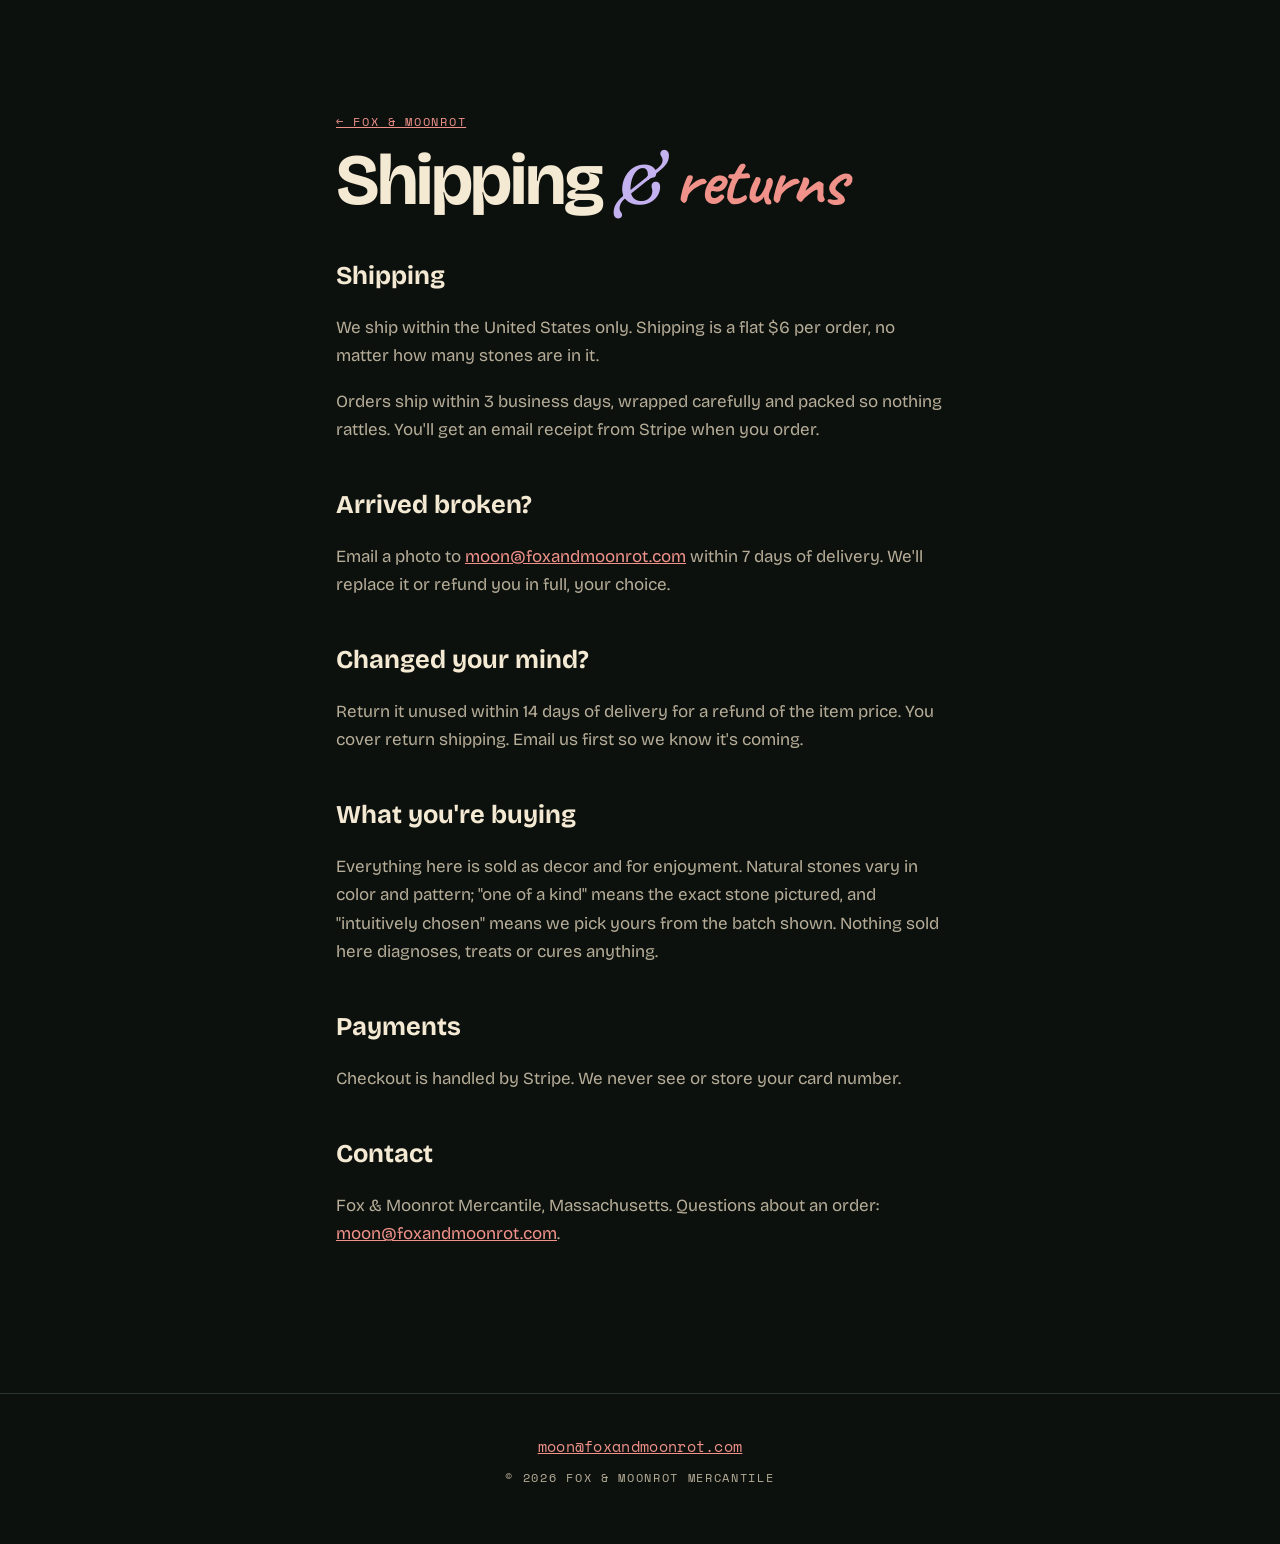
==== site/policies.html @ db8ac485 "Add shopping bag and Stripe Checkout Bag drawer on the shop, checkout.php builds a Stripe Checkout S" ====
<!doctype html>
<html lang="en" data-theme="night">
<head>
  <meta charset="utf-8">
  <meta name="viewport" content="width=device-width, initial-scale=1">
  <title>Shipping & returns | Fox &amp; Moonrot</title>
  <meta name="description" content="Shipping, returns and contact details for Fox & Moonrot Mercantile.">
  <meta name="theme-color" content="#0d110e">
  <link rel="icon" href="favicon.svg" type="image/svg+xml">
  <link rel="preconnect" href="https://fonts.googleapis.com">
  <link rel="preconnect" href="https://fonts.gstatic.com" crossorigin>
  <link href="https://fonts.googleapis.com/css2?family=Bricolage+Grotesque:opsz,wght@12..96,300..800&family=Caveat:wght@500;700&family=Fraunces:ital,opsz,wght,SOFT,WONK@1,9..144,300..700,100,1&family=Space+Mono:wght@400;700&display=swap" rel="stylesheet">
  <link rel="stylesheet" href="styles.css?v=11">
  <script>
    try { const t = localStorage.getItem('fm-theme'); if (t) document.documentElement.dataset.theme = t; } catch (e) {}
  </script>
</head>
<body>
  <main class="page">
    <p class="label"><a href="./">&larr; Fox &amp; Moonrot</a></p>
    <h1>Shipping <span class="swash">&amp;</span> <span class="hand">returns</span></h1>

    <h2>Shipping</h2>
    <p>We ship within the United States only. Shipping is a flat $6 per order, no matter how many stones are in it.</p>
    <p>Orders ship within 3 business days, wrapped carefully and packed so nothing rattles. You'll get an email receipt from Stripe when you order.</p>

    <h2>Arrived broken?</h2>
    <p>Email a photo to <a href="mailto:moon@foxandmoonrot.com">moon@foxandmoonrot.com</a> within 7 days of delivery. We'll replace it or refund you in full, your choice.</p>

    <h2>Changed your mind?</h2>
    <p>Return it unused within 14 days of delivery for a refund of the item price. You cover return shipping. Email us first so we know it's coming.</p>

    <h2>What you're buying</h2>
    <p>Everything here is sold as decor and for enjoyment. Natural stones vary in color and pattern; "one of a kind" means the exact stone pictured, and "intuitively chosen" means we pick yours from the batch shown. Nothing sold here diagnoses, treats or cures anything.</p>

    <h2>Payments</h2>
    <p>Checkout is handled by Stripe. We never see or store your card number.</p>

    <h2>Contact</h2>
    <p>Fox &amp; Moonrot Mercantile, Massachusetts. Questions about an order: <a href="mailto:moon@foxandmoonrot.com">moon@foxandmoonrot.com</a>.</p>
  </main>
  <footer>
    <p><a class="mail" href="mailto:moon@foxandmoonrot.com">moon@foxandmoonrot.com</a></p>
    <p>&copy; 2026 Fox &amp; Moonrot Mercantile</p>
  </footer>
</body>
</html>
---- site/styles.css ----
:root,
[data-theme="night"] {
  --bg: #0d110e;
  --bg-2: #151c17;
  --ink: #f4e9d2;
  --ink-dim: #b6ad98;
  --moon: #f3edd3;
  --ink-on-moon: #2b3a22;
  --rose: #f0928a;
  --fennec: #ead6ae;
  --fennec-ruff: #fbf3e2;
  --fennec-ear: #e7b7a6;
  --fennec-edge: transparent;
  --moss: #a6b86e;
  --lilac: #c4b2f0;
  --line: #2a362c;
  --star: 243, 237, 211;
}

[data-theme="day"] {
  --bg: #f8ead2;
  --bg-2: #f1dfc0;
  --ink: #242c17;
  --ink-dim: #5a5f43;
  --moon: #e2a43f;
  --ink-on-moon: #5b3610;
  --rose: #b4475a;
  --fennec: #ecd4a6;
  --fennec-ruff: #fdf6e8;
  --fennec-ear: #e2a796;
  --fennec-edge: #a27f52;
  --moss: #4f6127;
  --lilac: #7b5bc4;
  --line: #d7c39e;
  --star: 120, 90, 40;
}

* { box-sizing: border-box; }

html { scroll-behavior: smooth; overflow-x: clip; }

body {
  margin: 0;
  background: var(--bg);
  color: var(--ink);
  font: 400 1.0625rem/1.65 "Bricolage Grotesque", system-ui, sans-serif;
  overflow-x: clip;
  transition: background .6s ease, color .6s ease;
}

.sr { position: absolute; width: 1px; height: 1px; overflow: hidden; clip: rect(0 0 0 0); }

.swash { font-family: "Fraunces", Georgia, serif; font-style: italic; font-weight: 400; font-variation-settings: "SOFT" 100, "WONK" 1; color: var(--lilac); }
.hand { font-family: "Caveat", cursive; font-weight: 700; color: var(--rose); }

.stars { position: fixed; inset: 0; width: 100%; height: 100%; pointer-events: none; z-index: 0; }

/* top bar */
.bar {
  position: fixed; top: 0; left: 0; right: 0; z-index: 10;
  display: flex; align-items: center; justify-content: space-between;
  padding: 1rem clamp(1rem, 3vw, 2rem);
  font: 400 .75rem/1 "Space Mono", monospace;
  text-transform: uppercase; letter-spacing: .12em;
  background: color-mix(in srgb, var(--bg) 78%, transparent);
  backdrop-filter: blur(8px);
  -webkit-backdrop-filter: blur(8px);
}
.mark { color: var(--ink); text-decoration: none; font: 700 1.4rem/1 "Bricolage Grotesque", sans-serif; letter-spacing: 0; }
.mark em { font: italic 400 1.5rem/1 "Fraunces", serif; color: var(--rose); padding: 0 .05em; }
.toggle {
  display: flex; align-items: center; gap: .6rem;
  background: none; border: 0; color: var(--ink); cursor: pointer;
  font: inherit; text-transform: inherit; letter-spacing: inherit;
}
.toggle i {
  position: relative; width: 2.6rem; height: 1.3rem;
  border: 1px solid var(--ink); border-radius: 1rem;
}
.toggle i::after {
  content: ""; position: absolute; top: 2px; left: 2px;
  width: calc(1.3rem - 6px); height: calc(1.3rem - 6px); border-radius: 50%;
  background: var(--moon); transition: transform .4s cubic-bezier(.6, -0.3, .3, 1.4);
}
[data-theme="day"] .toggle i::after { transform: translateX(1.3rem); }
.nav-cta { color: var(--ink); text-decoration: none; border: 1px solid var(--ink); padding: .55rem .8rem; }
.nav-cta:hover { background: var(--ink); color: var(--bg); }

/* hero */
.hero {
  position: relative; z-index: 1;
  min-height: 100svh;
  display: flex; flex-direction: column; justify-content: flex-end;
  padding: 7rem clamp(1rem, 4vw, 3rem) 3rem;
}
.sky { position: absolute; top: 4.5rem; right: clamp(0rem, 6vw, 6rem); width: min(46vw, 460px); }
.moon { width: 72%; margin-left: 28%; display: block; animation: bob 9s ease-in-out infinite; }
.moon .halo { animation: pulse 6s ease-in-out infinite; transform-origin: center; }
.fox { width: 50%; display: block; margin-top: -30%; margin-left: 6%; overflow: visible; }
.fox .head { transform-origin: 100px 170px; opacity: 0; animation: arrive 1.4s cubic-bezier(.2, .8, .2, 1) forwards .9s, tilt 7s ease-in-out infinite 2.4s; }
.fox .ear { transform-box: fill-box; transform-origin: 50% 100%; animation: twitch 6s ease-in-out infinite 3s; }
.fox .ear.r { animation-delay: 4.5s; }
.twinkle { animation: twinkle 3s ease-in-out infinite; }
.twinkle.d2 { animation-delay: 1s; }
.twinkle.d3 { animation-delay: 2s; }

.eyebrow, .label, .status, footer, .note {
  font-family: "Space Mono", monospace; text-transform: uppercase; letter-spacing: .14em; font-size: .75rem;
}
.eyebrow { color: var(--moss); margin: 0 0 1rem; position: relative; }

.kinetic {
  position: relative;
  margin: 0;
  font-weight: 700;
  font-size: clamp(3.4rem, 15vw, 13.5rem);
  line-height: .86;
  letter-spacing: -.035em;
  text-transform: uppercase;
}
.kinetic .line { display: block; white-space: nowrap; }
.kinetic .ch {
  display: inline-block;
  transform: translateY(110%) rotate(8deg);
  opacity: 0;
  animation: rise .9s cubic-bezier(.2, .8, .2, 1) forwards;
  transition: color .4s ease;
}
.kinetic .ch.alt-swash { font-family: "Fraunces", serif; font-style: italic; font-weight: 300; font-variation-settings: "SOFT" 100, "WONK" 1; text-transform: lowercase; color: var(--lilac); letter-spacing: 0; }
.kinetic .ch.alt-hand { font-family: "Caveat", cursive; font-weight: 700; text-transform: lowercase; color: var(--rose); font-size: 1.08em; letter-spacing: 0; }
.kinetic .ch.sp { width: .25em; }

.lede { position: relative; font-size: clamp(1.25rem, 2.6vw, 1.9rem); line-height: 1.25; margin: 1.5rem 0 1rem; max-width: 34rem; }
.lede .hand { font-size: 1.2em; }
.status { color: var(--ink-dim); margin: 0; display: flex; align-items: center; gap: .6rem; }
.dot { width: .55rem; height: .55rem; border-radius: 50%; background: var(--rose); animation: pulse 2s ease-in-out infinite; }

/* marquee */
.marquee {
  position: relative; z-index: 1;
  border-block: 1px solid var(--line);
  overflow: hidden; padding: 1rem 0;
  background: var(--bg-2);
  transform: rotate(-1.5deg); margin: 2rem -1rem;
}
.track { display: flex; gap: 1.5rem; width: max-content; align-items: baseline; animation: slide 38s linear infinite; font-size: clamp(1.6rem, 4vw, 2.8rem); font-weight: 700; text-transform: uppercase; letter-spacing: -.01em; }
.track b { color: var(--moss); font-weight: 400; }
.track .swash, .track .hand { text-transform: none; }
.track .small { font-size: .55em; }

/* sections */
main { position: relative; z-index: 1; max-width: 76rem; margin: 0 auto; padding: 0 clamp(1rem, 4vw, 3rem); }
.block { padding: clamp(4rem, 10vw, 7.5rem) 0 0; }
.label { color: var(--moss); margin: 0 0 .75rem; }
.block h2 { font-size: clamp(2.6rem, 8vw, 6rem); line-height: .92; letter-spacing: -.03em; margin: 0 0 2.5rem; font-weight: 700; }
.block h2 .swash, .block h2 .hand { letter-spacing: 0; }
.block h2 .hand { font-size: 1.1em; }

.cards { display: grid; gap: 1.25rem; grid-template-columns: repeat(auto-fit, minmax(15rem, 1fr)); }
.cards.two { grid-template-columns: repeat(auto-fit, minmax(19rem, 1fr)); }
.card {
  position: relative;
  background: var(--bg-2);
  border: 1px solid var(--line);
  border-radius: 1.25rem 1.25rem 1.25rem .25rem;
  padding: 1.6rem;
  transition: transform .5s cubic-bezier(.2, .8, .2, 1), border-color .3s ease;
}
.card:hover { transform: rotate(-1.5deg) translateY(-6px); border-color: var(--rose); }
.card:nth-child(even):hover { transform: rotate(1.5deg) translateY(-6px); }
.card svg { width: 3rem; height: 3rem; fill: none; stroke: var(--moss); stroke-width: 2; stroke-linejoin: round; margin-bottom: 1rem; }
.card svg .flame { fill: var(--rose); stroke: var(--rose); transform-origin: 32px 22px; animation: flicker 1.8s ease-in-out infinite; }
.card h3 { font: italic 500 1.9rem/1.1 "Fraunces", serif; font-variation-settings: "SOFT" 100, "WONK" 1; margin: 0 0 .6rem; }
.card p { margin: 0; color: var(--ink-dim); }
.later .card h3 { color: var(--rose); }
.card .sub { font: 400 .75rem/1.4 "Space Mono", monospace; text-transform: uppercase; letter-spacing: .1em; color: var(--moss); margin: -.2rem 0 .7rem; }

.pair { display: grid; gap: 1.25rem; grid-template-columns: repeat(auto-fit, minmax(19rem, 1fr)); }
.who { border-top: 1px solid var(--line); padding-top: 1.25rem; }
.who p { margin: 0; color: var(--ink-dim); }
.who .name { font-size: clamp(2rem, 4vw, 2.75rem); font-weight: 700; color: var(--ink); line-height: 1; margin-bottom: .75rem; }
.who .name span { font-family: "Caveat", cursive; color: var(--rose); font-size: .7em; margin-left: .3rem; }
.family { font-size: clamp(1.2rem, 2.4vw, 1.6rem); line-height: 1.4; max-width: 46rem; margin: 3rem 0 0; }

.letter > p { max-width: 32rem; color: var(--ink-dim); margin: -1rem 0 1.5rem; }
.signup { display: flex; flex-wrap: wrap; gap: .75rem; max-width: 36rem; }
.signup input[type="email"] {
  flex: 1 1 16rem; min-width: 0;
  background: transparent; color: var(--ink);
  border: 1px solid var(--ink); border-radius: 2rem;
  padding: .9rem 1.2rem; font: inherit;
}
.signup input::placeholder { color: var(--ink-dim); }
.signup button {
  background: var(--rose); color: #1a0e06; border: 0; border-radius: 2rem;
  padding: .9rem 1.6rem; font: 700 1rem/1 "Bricolage Grotesque", sans-serif; cursor: pointer;
  transition: transform .3s ease;
}
.signup button:hover { transform: rotate(-3deg) scale(1.04); }
.hp { position: absolute; left: -9999px; }
.note { flex-basis: 100%; margin: .25rem 0 0; color: var(--moss); min-height: 1em; }

footer { position: relative; z-index: 1; margin-top: 6rem; padding: 2rem 1rem 3rem; border-top: 1px solid var(--line); text-align: center; color: var(--ink-dim); }
footer p { margin: .5rem auto; max-width: 44rem; line-height: 1.7; }
.mail { color: var(--rose); text-transform: none; letter-spacing: .02em; font-size: .95rem; }
.fine { text-transform: none; letter-spacing: .02em; font-style: italic; }

.shop .intro { max-width: 40rem; color: var(--ink-dim); margin: -1.2rem 0 2rem; }
.products { display: grid; gap: 1.5rem; grid-template-columns: repeat(auto-fill, minmax(min(100%, 19rem), 1fr)); }
.product {
  background: var(--bg-2); border: 1px solid var(--line);
  border-radius: 1.25rem 1.25rem 1.25rem .25rem; overflow: hidden;
  display: flex; flex-direction: column;
  transition: transform .5s cubic-bezier(.2, .8, .2, 1), border-color .3s ease;
}
.product:hover { transform: translateY(-6px) rotate(-1deg); border-color: var(--rose); }
.product:nth-child(even):hover { transform: translateY(-6px) rotate(1deg); }
.shot { position: relative; aspect-ratio: 1; background: radial-gradient(circle at 50% 40%, var(--line), var(--bg-2) 70%); display: grid; place-items: center; }
.shot img { width: 100%; height: 100%; object-fit: cover; display: block; }
.shot img.alt { position: absolute; inset: 0; opacity: 0; transition: opacity .5s ease; }
.product:hover .shot img.alt { opacity: 1; }
.shelf { font: 400 .8rem/1.4 "Space Mono", monospace; text-transform: uppercase; letter-spacing: .14em; color: var(--rose); margin: 2.75rem 0 1rem; padding-top: 1rem; border-top: 1px solid var(--line); }
.shelf:first-of-type { margin-top: 0; }
.shot .ph { width: 42%; fill: color-mix(in srgb, var(--tint) 30%, transparent); stroke: var(--tint); stroke-width: 2; stroke-linejoin: round; }
.shot .soon { position: absolute; bottom: .9rem; right: 1rem; font: 700 1.2rem/1 "Caveat", cursive; color: var(--rose); transform: rotate(-4deg); }
.info { padding: 1.25rem 1.4rem 1.4rem; display: flex; flex-direction: column; flex: 1; }
.info .kind { font: 400 .7rem/1.4 "Space Mono", monospace; text-transform: uppercase; letter-spacing: .12em; color: var(--moss); margin: 0 0 .4rem; }
.info h3 { font: italic 500 1.7rem/1.1 "Fraunces", serif; font-variation-settings: "SOFT" 100, "WONK" 1; margin: 0 0 .5rem; }
.info > p:not(.kind) { color: var(--ink-dim); margin: 0 0 1.2rem; font-size: .98rem; }
.buyrow { margin-top: auto; display: flex; align-items: center; justify-content: space-between; gap: 1rem; }
.price { font-weight: 700; font-size: 1.15rem; white-space: nowrap; }
.buy { white-space: nowrap; background: var(--rose); color: #1a0e06; border-radius: 2rem; padding: .6rem 1.1rem; font-weight: 700; text-decoration: none; }
.buy.off { background: transparent; color: var(--ink-dim); border: 1px dashed var(--line); font-weight: 500; font-size: .9rem; }

button.buy { border: 0; font: 700 1rem/1 "Bricolage Grotesque", sans-serif; cursor: pointer; }
button.buy:disabled { background: transparent; color: var(--ink-dim); border: 1px dashed var(--line); font-weight: 500; font-size: .9rem; cursor: default; }

/* bag */
.bag-tab {
  position: fixed; right: 1rem; bottom: 1rem; z-index: 20;
  background: var(--bg-2); color: var(--ink); border: 1px solid var(--line); border-radius: 2rem;
  padding: .7rem 1.1rem; font: 700 .95rem/1 "Bricolage Grotesque", sans-serif; cursor: pointer;
  display: flex; align-items: center; gap: .5rem;
}
.bag-tab.has { border-color: var(--rose); }
.bag-count { background: var(--rose); color: #1a0e06; border-radius: 1rem; min-width: 1.4rem; padding: .15rem .4rem; text-align: center; }
.bag {
  position: fixed; top: 0; right: 0; bottom: 0; z-index: 30; width: min(24rem, 100vw);
  background: var(--bg); border-left: 1px solid var(--line); display: flex; flex-direction: column;
  box-shadow: -1rem 0 3rem rgba(0, 0, 0, .35);
}
.bag[hidden] { display: none; }
.bag-head { display: flex; justify-content: space-between; align-items: center; padding: 1.25rem 1.25rem .5rem; }
.bag-head h2 { font-size: 2.2rem; font-weight: 700; margin: 0; }
.bag-x { background: none; border: 0; color: var(--ink); font-size: 2rem; line-height: 1; cursor: pointer; }
.bag-list { list-style: none; margin: 0; padding: 0 1.25rem; overflow-y: auto; flex: 1; }
.bag-list li { display: grid; grid-template-columns: 56px 1fr auto; gap: .8rem; align-items: center; padding: .8rem 0; border-bottom: 1px solid var(--line); }
.bag-list img { border-radius: .4rem; object-fit: cover; }
.bag-list .bag-empty { display: block; color: var(--ink-dim); border: 0; font-style: italic; }
.bag-name { margin: 0; font-weight: 500; line-height: 1.25; }
.bag-price { margin: 0; color: var(--ink-dim); font-size: .9rem; }
.bag-qty { display: flex; align-items: center; gap: .5rem; }
.bag-qty button { width: 1.8rem; height: 1.8rem; border-radius: 50%; border: 1px solid var(--line); background: none; color: var(--ink); cursor: pointer; }
.bag-qty button:disabled { opacity: .35; cursor: default; }
.bag-foot { padding: 1rem 1.25rem 1.5rem; border-top: 1px solid var(--line); }
.bag-row { display: flex; justify-content: space-between; margin: .3rem 0; color: var(--ink-dim); }
.bag-row.total { color: var(--ink); font-weight: 700; font-size: 1.15rem; margin-top: .6rem; }
.bag-go { width: 100%; margin-top: 1rem; background: var(--rose); color: #1a0e06; border: 0; border-radius: 2rem; padding: .95rem; font: 700 1.05rem/1 "Bricolage Grotesque", sans-serif; cursor: pointer; }
.bag-go:disabled { opacity: .5; cursor: default; }
.bag-note { min-height: 1.2em; margin: .7rem 0 0; color: var(--rose); font-size: .9rem; }
.bag-fine { margin: .4rem 0 0; font-size: .8rem; color: var(--ink-dim); }
.bag-fine a, footer a { color: var(--ink-dim); }

/* plain pages: policies, thanks */
.page { position: relative; z-index: 1; max-width: 44rem; margin: 0 auto; padding: 7rem clamp(1rem, 4vw, 3rem) 2rem; }
.page h1 { font-size: clamp(2.6rem, 8vw, 4.5rem); line-height: .95; letter-spacing: -.03em; margin: 0 0 2rem; }
.page h2 { font-size: 1.6rem; margin: 2.5rem 0 .6rem; }
.page p, .page li { color: var(--ink-dim); }
.page a { color: var(--rose); }

/* reveal */
.reveal { opacity: 0; transform: translateY(28px); transition: opacity .9s ease, transform .9s cubic-bezier(.2, .8, .2, 1); }
.reveal.in { opacity: 1; transform: none; }

@keyframes rise { to { transform: none; opacity: 1; } }
@keyframes arrive { from { opacity: 0; transform: translateY(30px) rotate(-8deg); } to { opacity: 1; transform: none; } }
@keyframes tilt { 50% { transform: rotate(-4deg); } }
@keyframes twitch { 0%, 92%, 100% { transform: none; } 95% { transform: rotate(-10deg); } }
@keyframes bob { 50% { transform: translateY(-10px) rotate(-3deg); } }
@keyframes pulse { 50% { opacity: .45; transform: scale(.94); } }
@keyframes twinkle { 50% { opacity: .15; } }
@keyframes slide { to { transform: translateX(-50%); } }
@keyframes flicker { 50% { transform: scale(.88, 1.08) skewX(4deg); } }

@media (max-width: 700px) {
  .hero { min-height: auto; padding-top: 5rem; }
  .sky { position: relative; top: auto; right: auto; width: 78vw; margin: 0 0 1.5rem auto; }
  .nav-cta { display: none; }
}

@media (prefers-reduced-motion: reduce) {
  *, *::before, *::after { animation-duration: .01ms !important; animation-iteration-count: 1 !important; transition-duration: .01ms !important; }
  .reveal { opacity: 1; transform: none; }
}
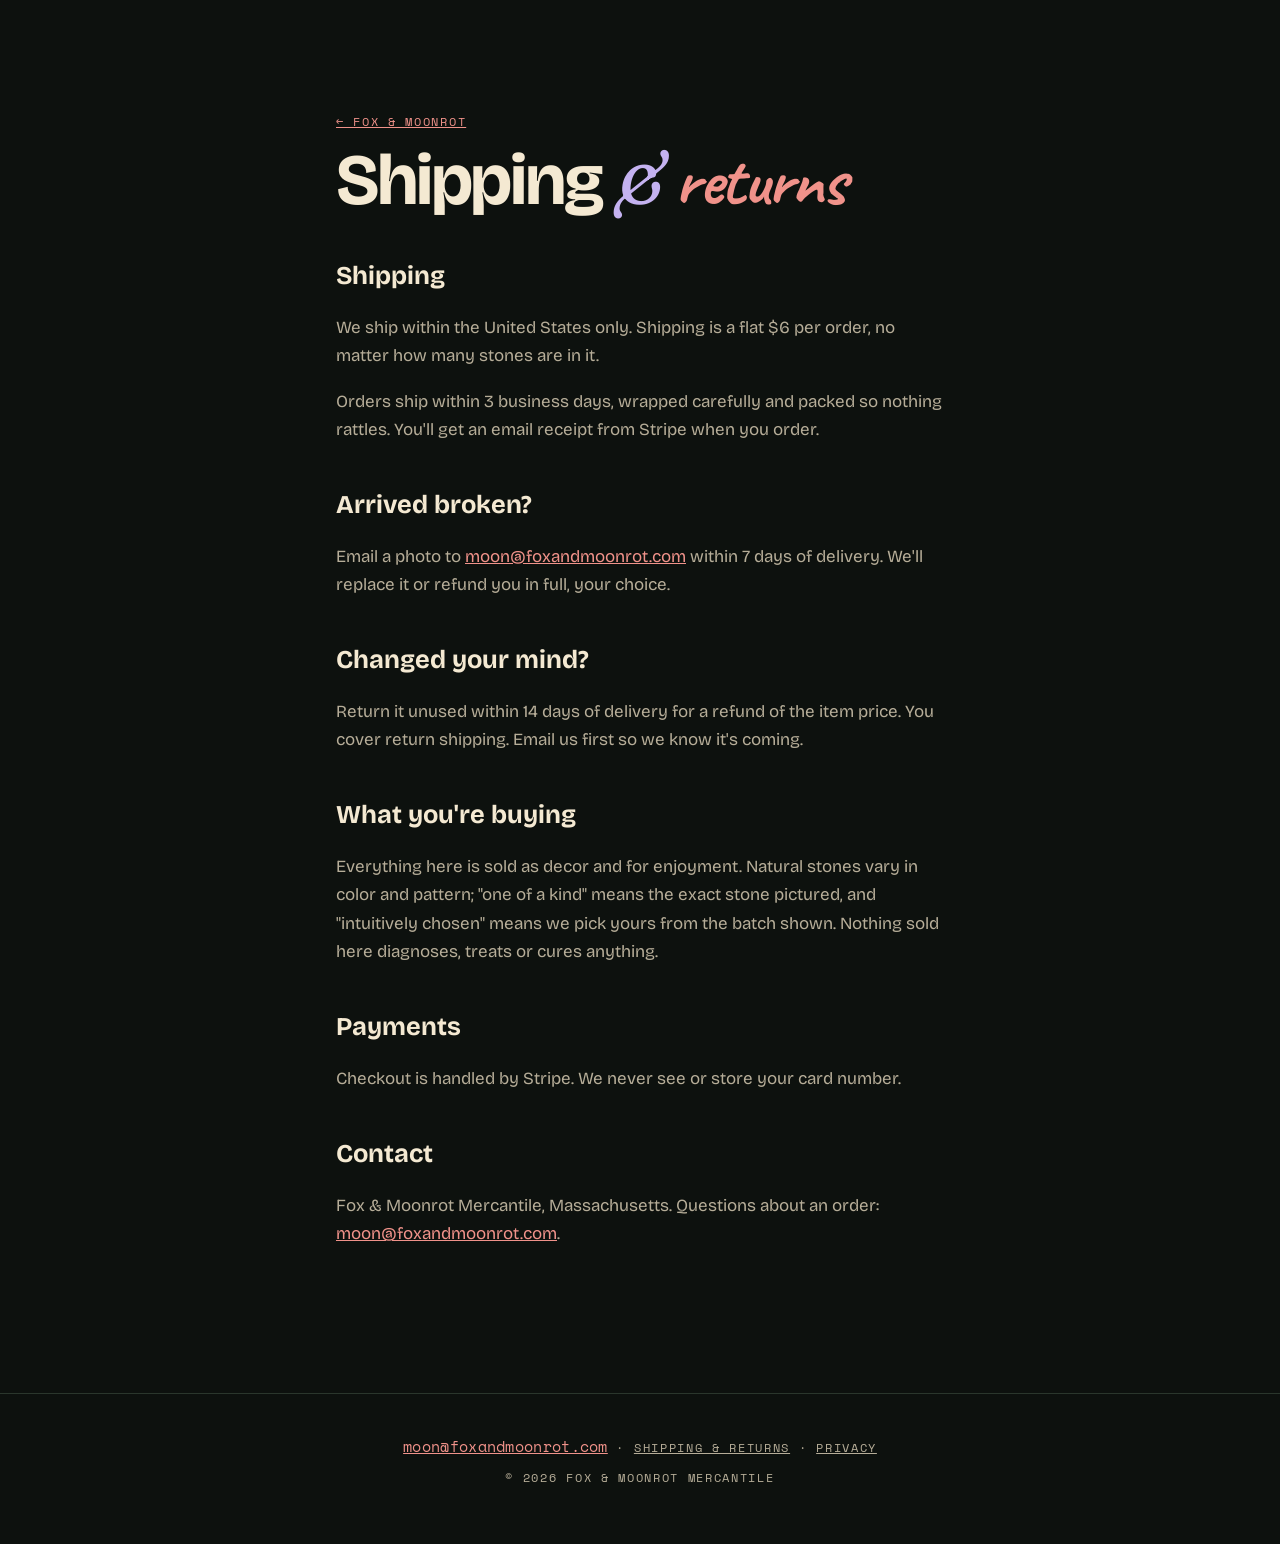
==== commit 30a3ffb5: "Add privacy policy page and link it everywhere Covers what is collected, its use, who it is shared w" ====
--- a/site/policies.html
+++ b/site/policies.html
@@ -10,7 +10,7 @@
   <link rel="preconnect" href="https://fonts.googleapis.com">
   <link rel="preconnect" href="https://fonts.gstatic.com" crossorigin>
   <link href="https://fonts.googleapis.com/css2?family=Bricolage+Grotesque:opsz,wght@12..96,300..800&family=Caveat:wght@500;700&family=Fraunces:ital,opsz,wght,SOFT,WONK@1,9..144,300..700,100,1&family=Space+Mono:wght@400;700&display=swap" rel="stylesheet">
-  <link rel="stylesheet" href="styles.css?v=11">
+  <link rel="stylesheet" href="styles.css?v=12">
   <script>
     try { const t = localStorage.getItem('fm-theme'); if (t) document.documentElement.dataset.theme = t; } catch (e) {}
   </script>
@@ -40,7 +40,7 @@
     <p>Fox &amp; Moonrot Mercantile, Massachusetts. Questions about an order: <a href="mailto:moon@foxandmoonrot.com">moon@foxandmoonrot.com</a>.</p>
   </main>
   <footer>
-    <p><a class="mail" href="mailto:moon@foxandmoonrot.com">moon@foxandmoonrot.com</a></p>
+    <p><a class="mail" href="mailto:moon@foxandmoonrot.com">moon@foxandmoonrot.com</a> &middot; <a href="policies.html">Shipping &amp; returns</a> &middot; <a href="privacy.html">Privacy</a></p>
     <p>&copy; 2026 Fox &amp; Moonrot Mercantile</p>
   </footer>
 </body>
